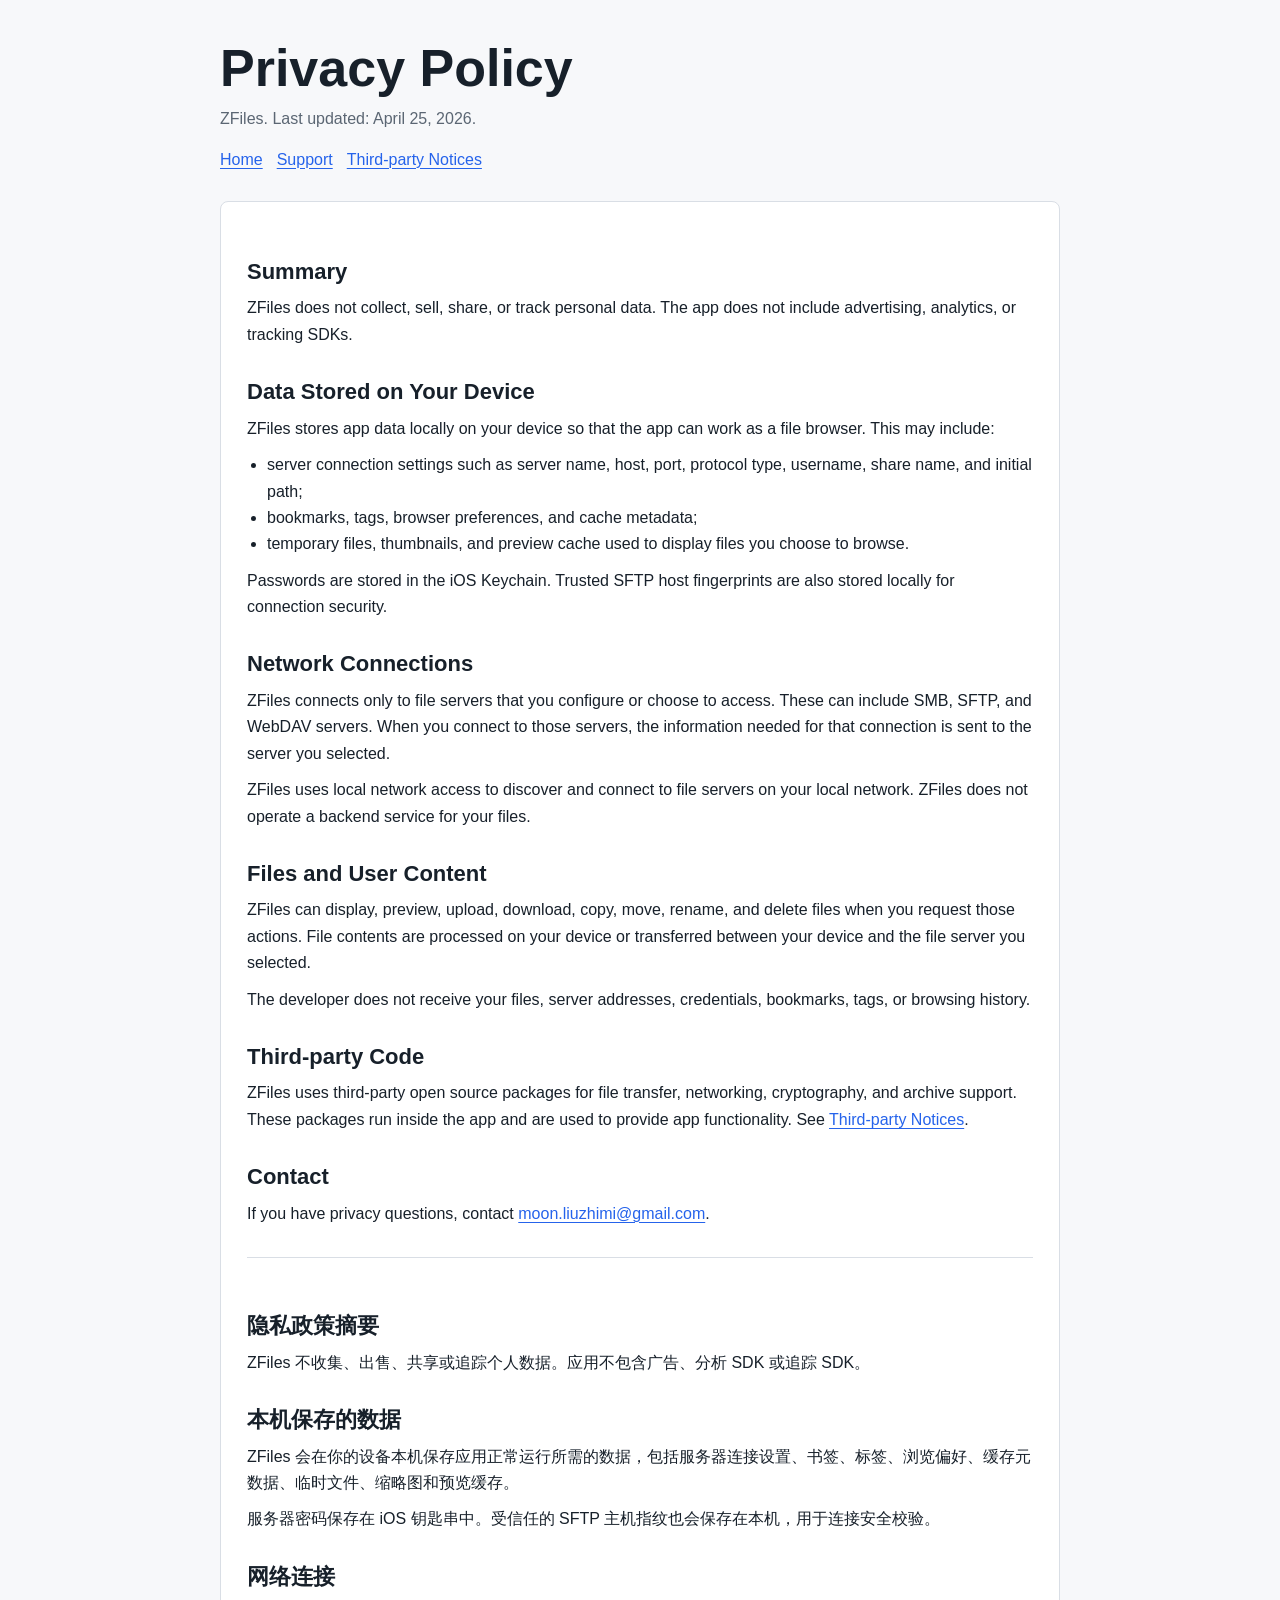
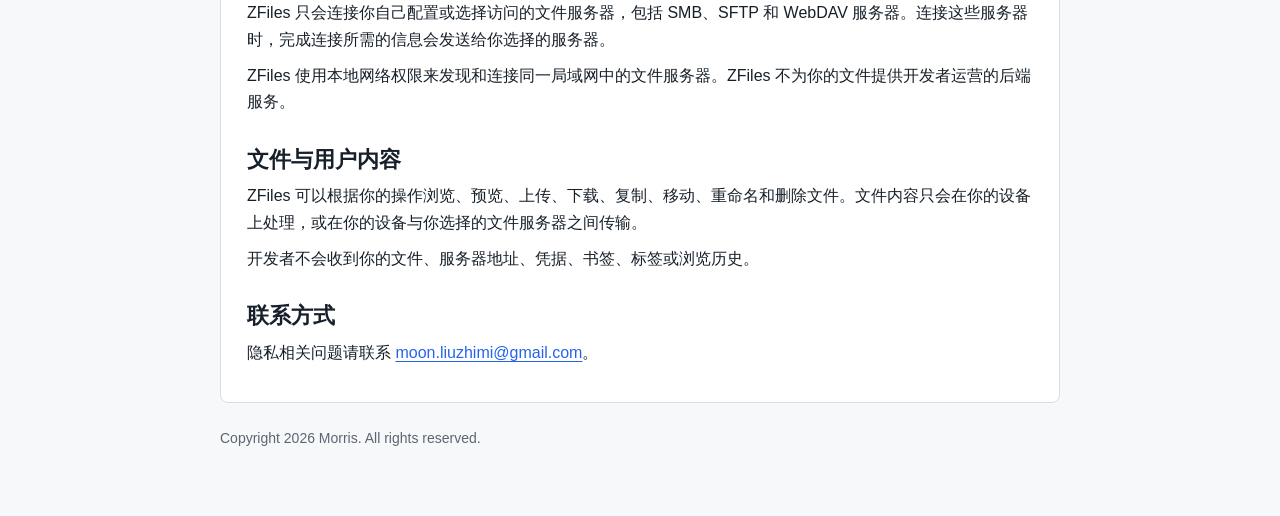
==== privacy.html @ 9afacb64 "Add ZFiles public support site" ====
<!doctype html>
<html lang="en">
<head>
  <meta charset="utf-8">
  <meta name="viewport" content="width=device-width, initial-scale=1">
  <title>ZFiles Privacy Policy</title>
  <link rel="stylesheet" href="styles.css">
</head>
<body>
  <div class="page">
    <header>
      <h1>Privacy Policy</h1>
      <p class="muted">ZFiles. Last updated: April 25, 2026.</p>
      <nav>
        <a href="index.html">Home</a>
        <a href="support.html">Support</a>
        <a href="third-party-notices.html">Third-party Notices</a>
      </nav>
    </header>

    <main>
      <h2>Summary</h2>
      <p>ZFiles does not collect, sell, share, or track personal data. The app does not include advertising, analytics, or tracking SDKs.</p>

      <h2>Data Stored on Your Device</h2>
      <p>ZFiles stores app data locally on your device so that the app can work as a file browser. This may include:</p>
      <ul>
        <li>server connection settings such as server name, host, port, protocol type, username, share name, and initial path;</li>
        <li>bookmarks, tags, browser preferences, and cache metadata;</li>
        <li>temporary files, thumbnails, and preview cache used to display files you choose to browse.</li>
      </ul>
      <p>Passwords are stored in the iOS Keychain. Trusted SFTP host fingerprints are also stored locally for connection security.</p>

      <h2>Network Connections</h2>
      <p>ZFiles connects only to file servers that you configure or choose to access. These can include SMB, SFTP, and WebDAV servers. When you connect to those servers, the information needed for that connection is sent to the server you selected.</p>
      <p>ZFiles uses local network access to discover and connect to file servers on your local network. ZFiles does not operate a backend service for your files.</p>

      <h2>Files and User Content</h2>
      <p>ZFiles can display, preview, upload, download, copy, move, rename, and delete files when you request those actions. File contents are processed on your device or transferred between your device and the file server you selected.</p>
      <p>The developer does not receive your files, server addresses, credentials, bookmarks, tags, or browsing history.</p>

      <h2>Third-party Code</h2>
      <p>ZFiles uses third-party open source packages for file transfer, networking, cryptography, and archive support. These packages run inside the app and are used to provide app functionality. See <a href="third-party-notices.html">Third-party Notices</a>.</p>

      <h2>Contact</h2>
      <p>If you have privacy questions, contact <a href="mailto:moon.liuzhimi@gmail.com">moon.liuzhimi@gmail.com</a>.</p>

      <div class="lang" lang="zh-Hans">
        <h2>隐私政策摘要</h2>
        <p>ZFiles 不收集、出售、共享或追踪个人数据。应用不包含广告、分析 SDK 或追踪 SDK。</p>

        <h2>本机保存的数据</h2>
        <p>ZFiles 会在你的设备本机保存应用正常运行所需的数据，包括服务器连接设置、书签、标签、浏览偏好、缓存元数据、临时文件、缩略图和预览缓存。</p>
        <p>服务器密码保存在 iOS 钥匙串中。受信任的 SFTP 主机指纹也会保存在本机，用于连接安全校验。</p>

        <h2>网络连接</h2>
        <p>ZFiles 只会连接你自己配置或选择访问的文件服务器，包括 SMB、SFTP 和 WebDAV 服务器。连接这些服务器时，完成连接所需的信息会发送给你选择的服务器。</p>
        <p>ZFiles 使用本地网络权限来发现和连接同一局域网中的文件服务器。ZFiles 不为你的文件提供开发者运营的后端服务。</p>

        <h2>文件与用户内容</h2>
        <p>ZFiles 可以根据你的操作浏览、预览、上传、下载、复制、移动、重命名和删除文件。文件内容只会在你的设备上处理，或在你的设备与你选择的文件服务器之间传输。</p>
        <p>开发者不会收到你的文件、服务器地址、凭据、书签、标签或浏览历史。</p>

        <h2>联系方式</h2>
        <p>隐私相关问题请联系 <a href="mailto:moon.liuzhimi@gmail.com">moon.liuzhimi@gmail.com</a>。</p>
      </div>
    </main>

    <p class="footer">Copyright 2026 Morris. All rights reserved.</p>
  </div>
</body>
</html>
---- styles.css ----
:root {
  color-scheme: light dark;
  --bg: #f7f8fa;
  --text: #17202a;
  --muted: #5b6673;
  --line: #d9dee5;
  --panel: #ffffff;
  --accent: #2563eb;
}

@media (prefers-color-scheme: dark) {
  :root {
    --bg: #101214;
    --text: #eef2f6;
    --muted: #aab4c0;
    --line: #2c333b;
    --panel: #171a1e;
    --accent: #6aa4ff;
  }
}

* {
  box-sizing: border-box;
}

body {
  margin: 0;
  background: var(--bg);
  color: var(--text);
  font: 16px/1.65 -apple-system, BlinkMacSystemFont, "Segoe UI", sans-serif;
}

.page {
  width: min(840px, calc(100% - 32px));
  margin: 0 auto;
  padding: 40px 0 56px;
}

header {
  margin-bottom: 28px;
}

nav {
  display: flex;
  flex-wrap: wrap;
  gap: 14px;
  margin-top: 14px;
}

main {
  background: var(--panel);
  border: 1px solid var(--line);
  border-radius: 8px;
  padding: 26px;
}

h1 {
  margin: 0;
  font-size: clamp(32px, 7vw, 52px);
  line-height: 1.08;
  letter-spacing: 0;
}

h2 {
  margin: 30px 0 10px;
  font-size: 22px;
  line-height: 1.25;
  letter-spacing: 0;
}

h3 {
  margin: 22px 0 8px;
  font-size: 18px;
  letter-spacing: 0;
}

p,
ul {
  margin: 10px 0;
}

ul {
  padding-left: 1.25rem;
}

a {
  color: var(--accent);
  text-decoration-thickness: 0.08em;
  text-underline-offset: 0.16em;
}

.muted {
  color: var(--muted);
}

.lang {
  border-top: 1px solid var(--line);
  margin-top: 30px;
  padding-top: 24px;
}

.footer {
  margin-top: 24px;
  color: var(--muted);
  font-size: 14px;
}

code {
  font-family: ui-monospace, SFMono-Regular, Menlo, Consolas, monospace;
  font-size: 0.95em;
}
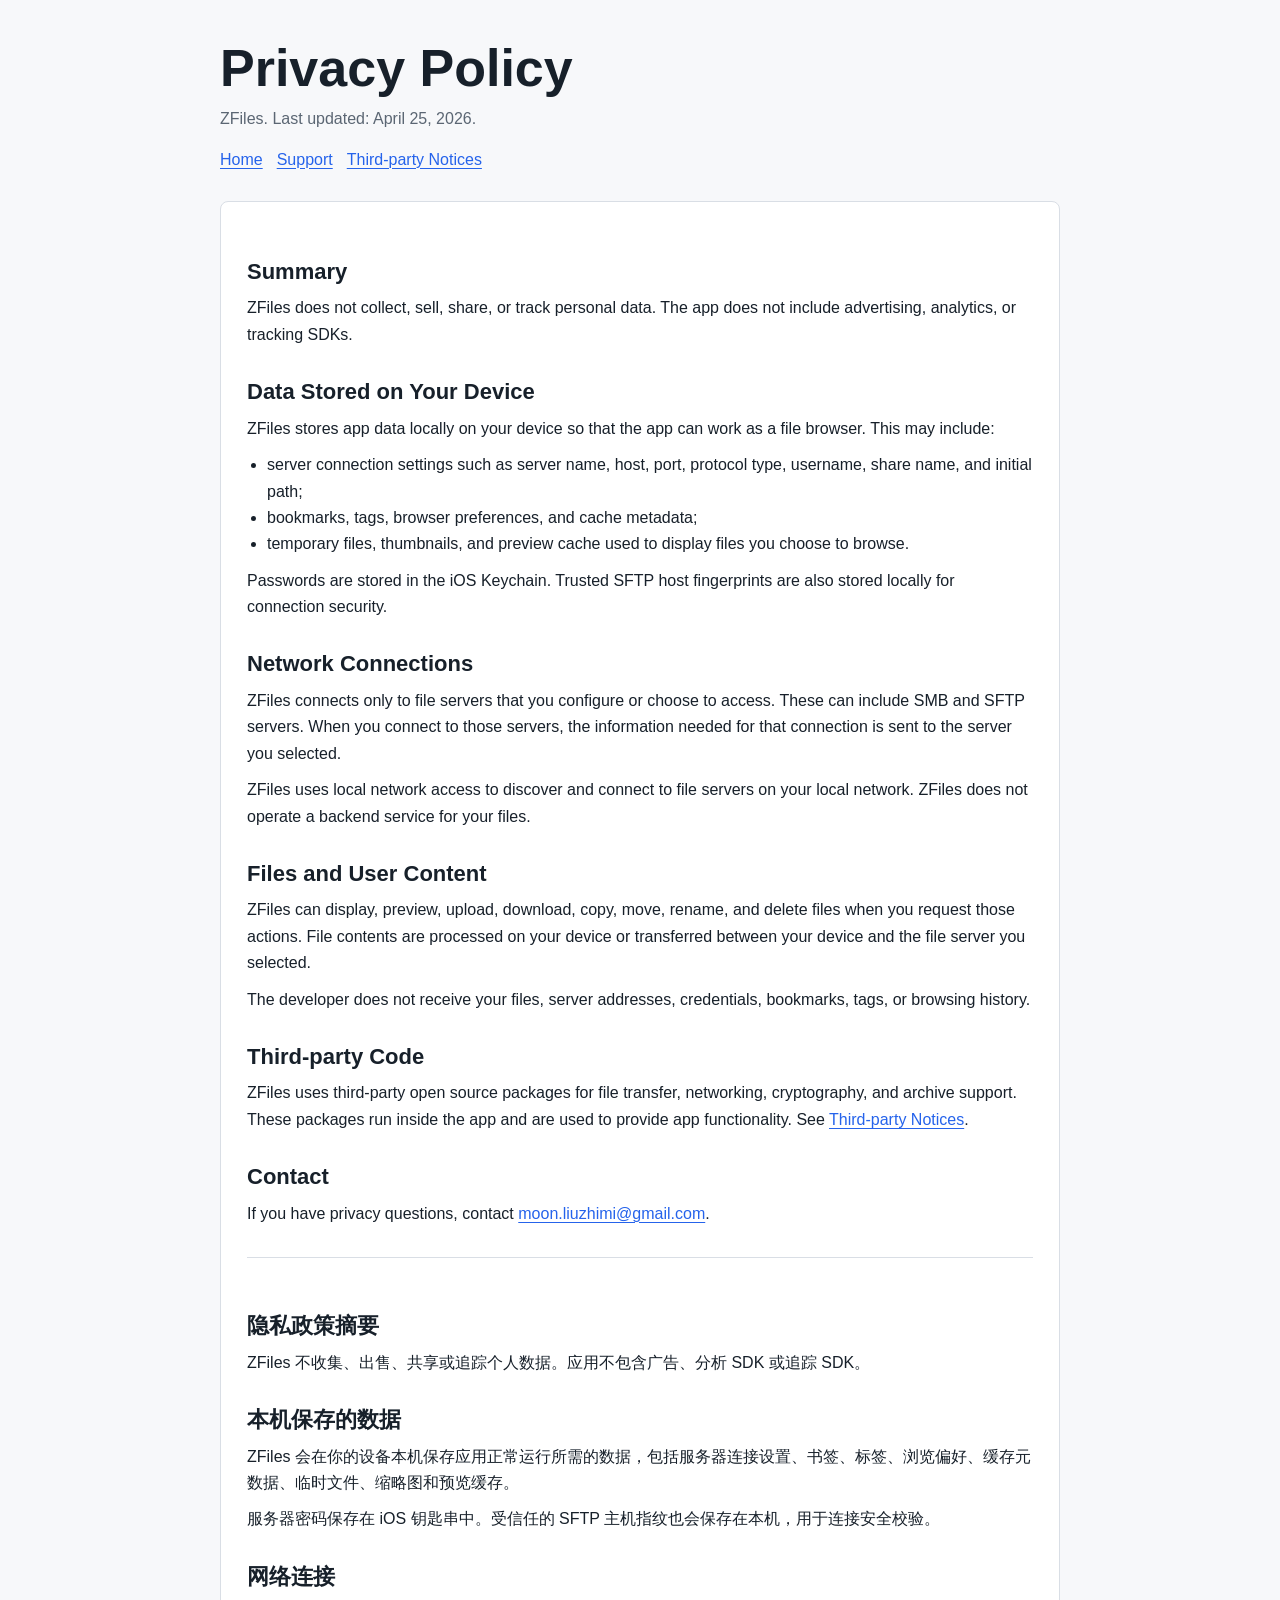
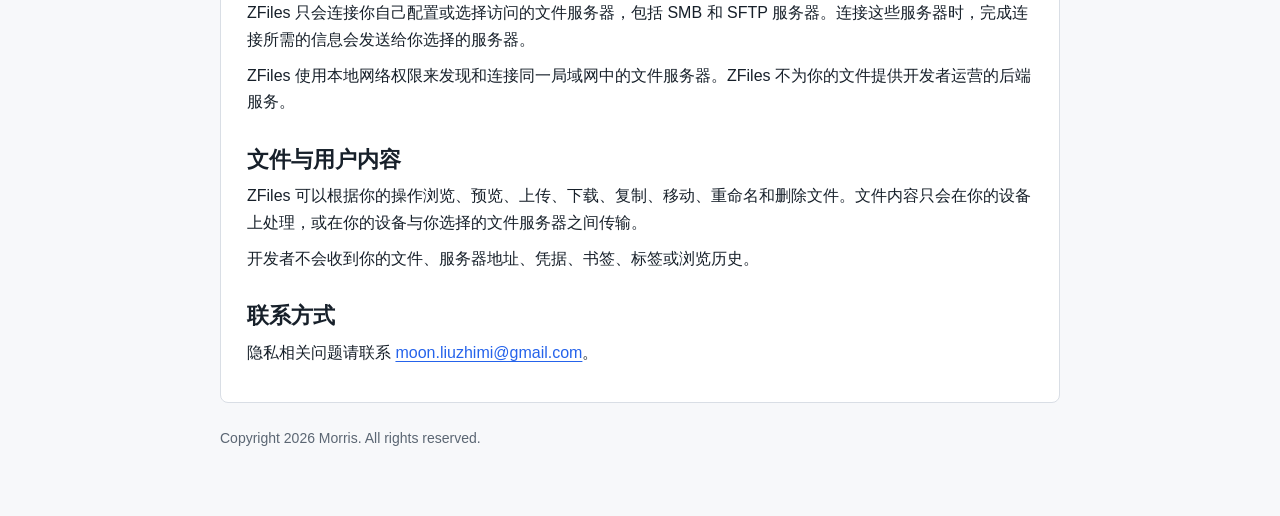
==== commit 264f9f5f: "Hide WebDAV from public site" ====
--- a/privacy.html
+++ b/privacy.html
@@ -32,7 +32,7 @@
       <p>Passwords are stored in the iOS Keychain. Trusted SFTP host fingerprints are also stored locally for connection security.</p>
 
       <h2>Network Connections</h2>
-      <p>ZFiles connects only to file servers that you configure or choose to access. These can include SMB, SFTP, and WebDAV servers. When you connect to those servers, the information needed for that connection is sent to the server you selected.</p>
+      <p>ZFiles connects only to file servers that you configure or choose to access. These can include SMB and SFTP servers. When you connect to those servers, the information needed for that connection is sent to the server you selected.</p>
       <p>ZFiles uses local network access to discover and connect to file servers on your local network. ZFiles does not operate a backend service for your files.</p>
 
       <h2>Files and User Content</h2>
@@ -54,7 +54,7 @@
         <p>服务器密码保存在 iOS 钥匙串中。受信任的 SFTP 主机指纹也会保存在本机，用于连接安全校验。</p>
 
         <h2>网络连接</h2>
-        <p>ZFiles 只会连接你自己配置或选择访问的文件服务器，包括 SMB、SFTP 和 WebDAV 服务器。连接这些服务器时，完成连接所需的信息会发送给你选择的服务器。</p>
+        <p>ZFiles 只会连接你自己配置或选择访问的文件服务器，包括 SMB 和 SFTP 服务器。连接这些服务器时，完成连接所需的信息会发送给你选择的服务器。</p>
         <p>ZFiles 使用本地网络权限来发现和连接同一局域网中的文件服务器。ZFiles 不为你的文件提供开发者运营的后端服务。</p>
 
         <h2>文件与用户内容</h2>
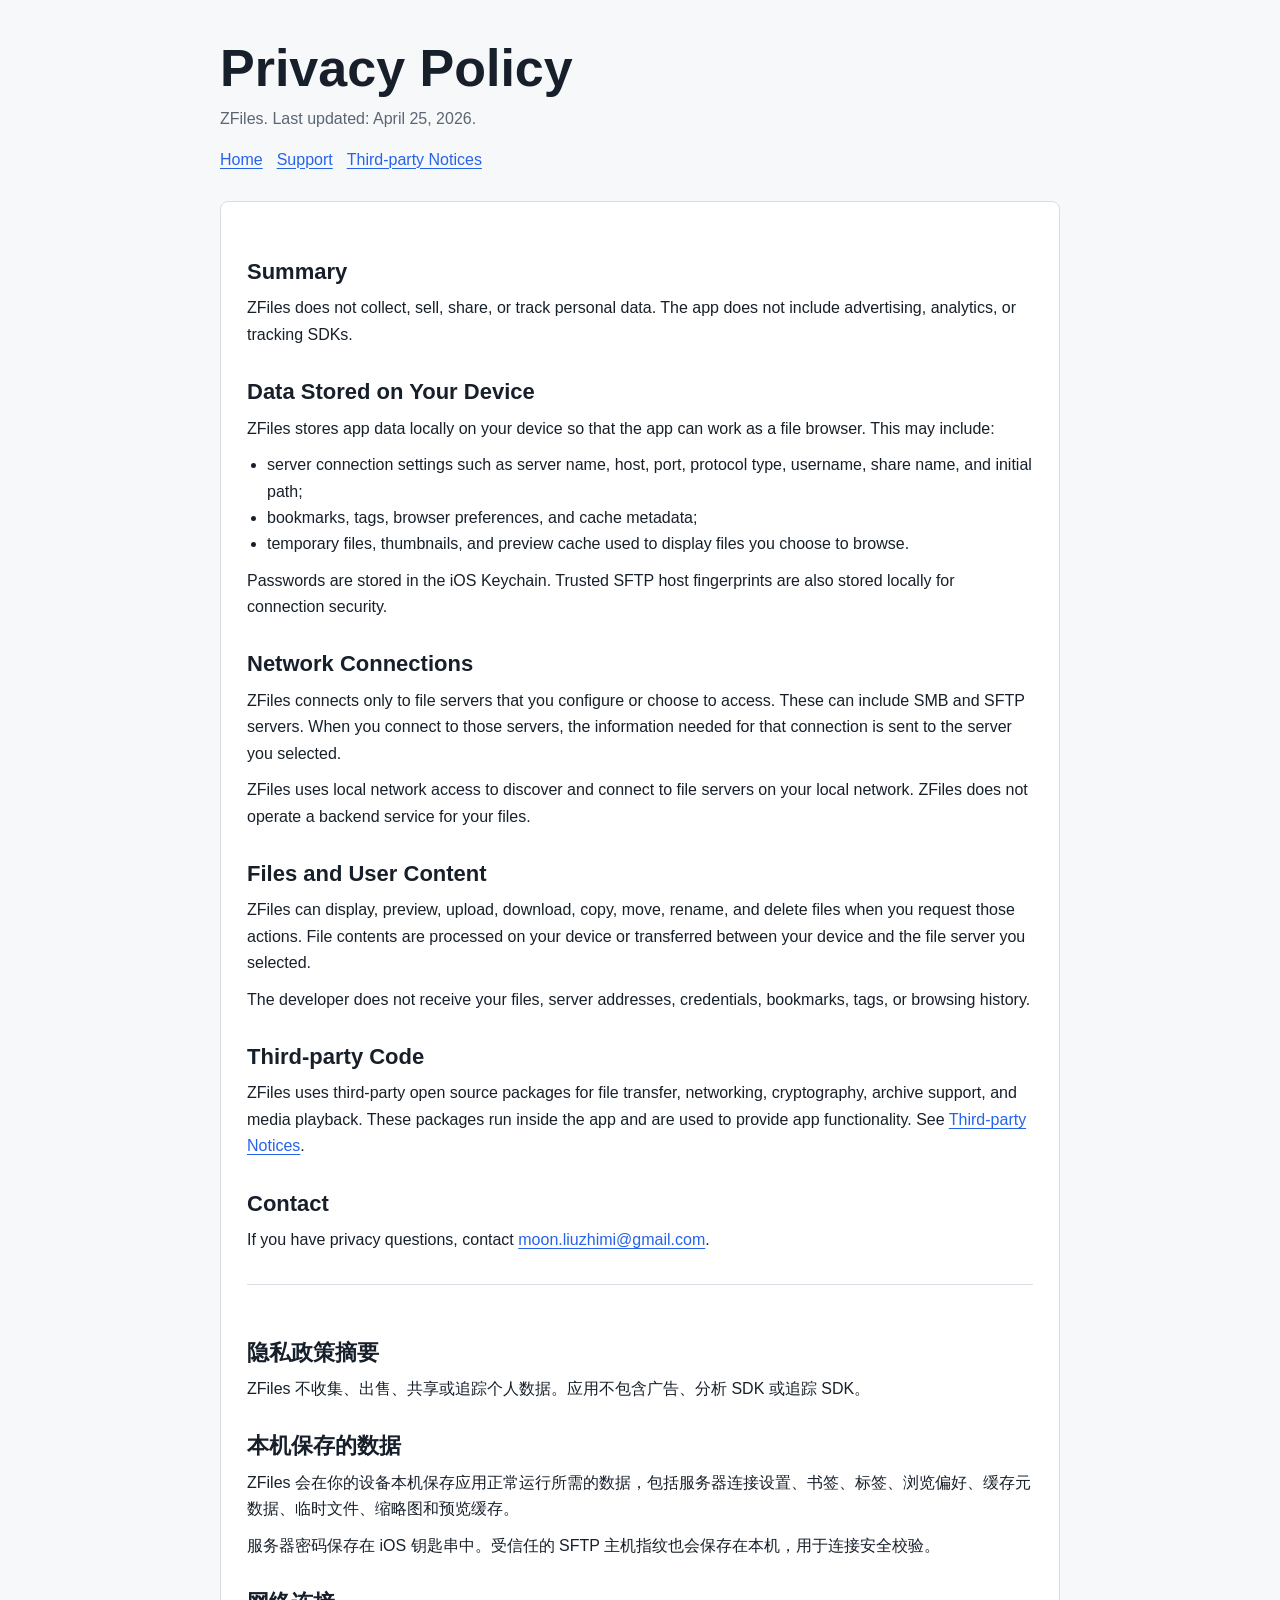
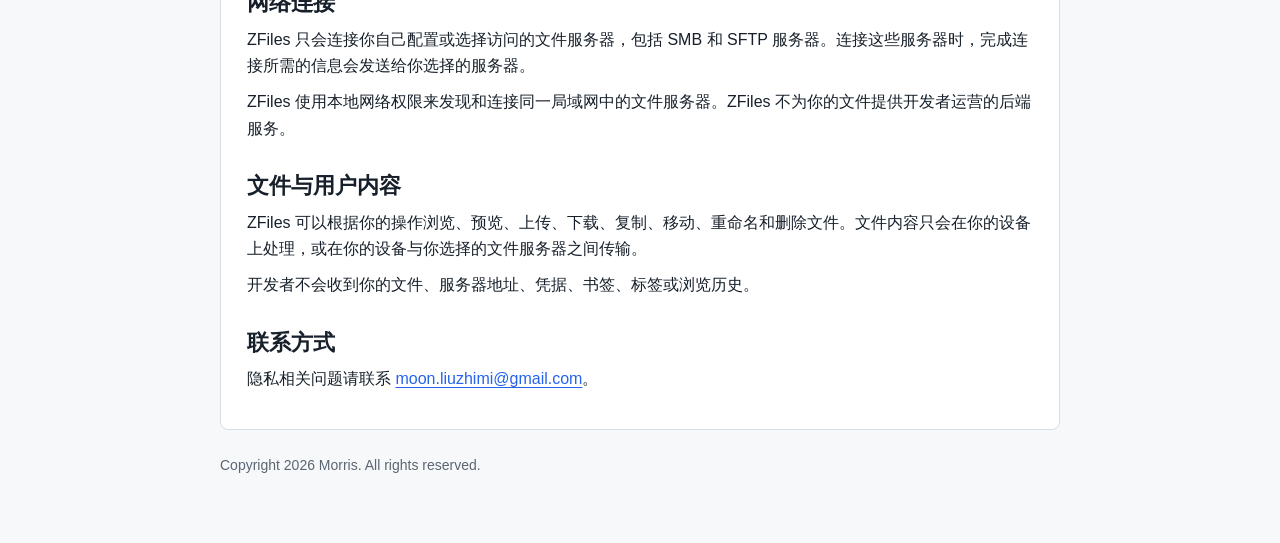
==== commit 158cbc38: "Update notices for ZFiles 1.0.4 MKV playback" ====
--- a/privacy.html
+++ b/privacy.html
@@ -40,7 +40,7 @@
       <p>The developer does not receive your files, server addresses, credentials, bookmarks, tags, or browsing history.</p>
 
       <h2>Third-party Code</h2>
-      <p>ZFiles uses third-party open source packages for file transfer, networking, cryptography, and archive support. These packages run inside the app and are used to provide app functionality. See <a href="third-party-notices.html">Third-party Notices</a>.</p>
+      <p>ZFiles uses third-party open source packages for file transfer, networking, cryptography, archive support, and media playback. These packages run inside the app and are used to provide app functionality. See <a href="third-party-notices.html">Third-party Notices</a>.</p>
 
       <h2>Contact</h2>
       <p>If you have privacy questions, contact <a href="mailto:moon.liuzhimi@gmail.com">moon.liuzhimi@gmail.com</a>.</p>
